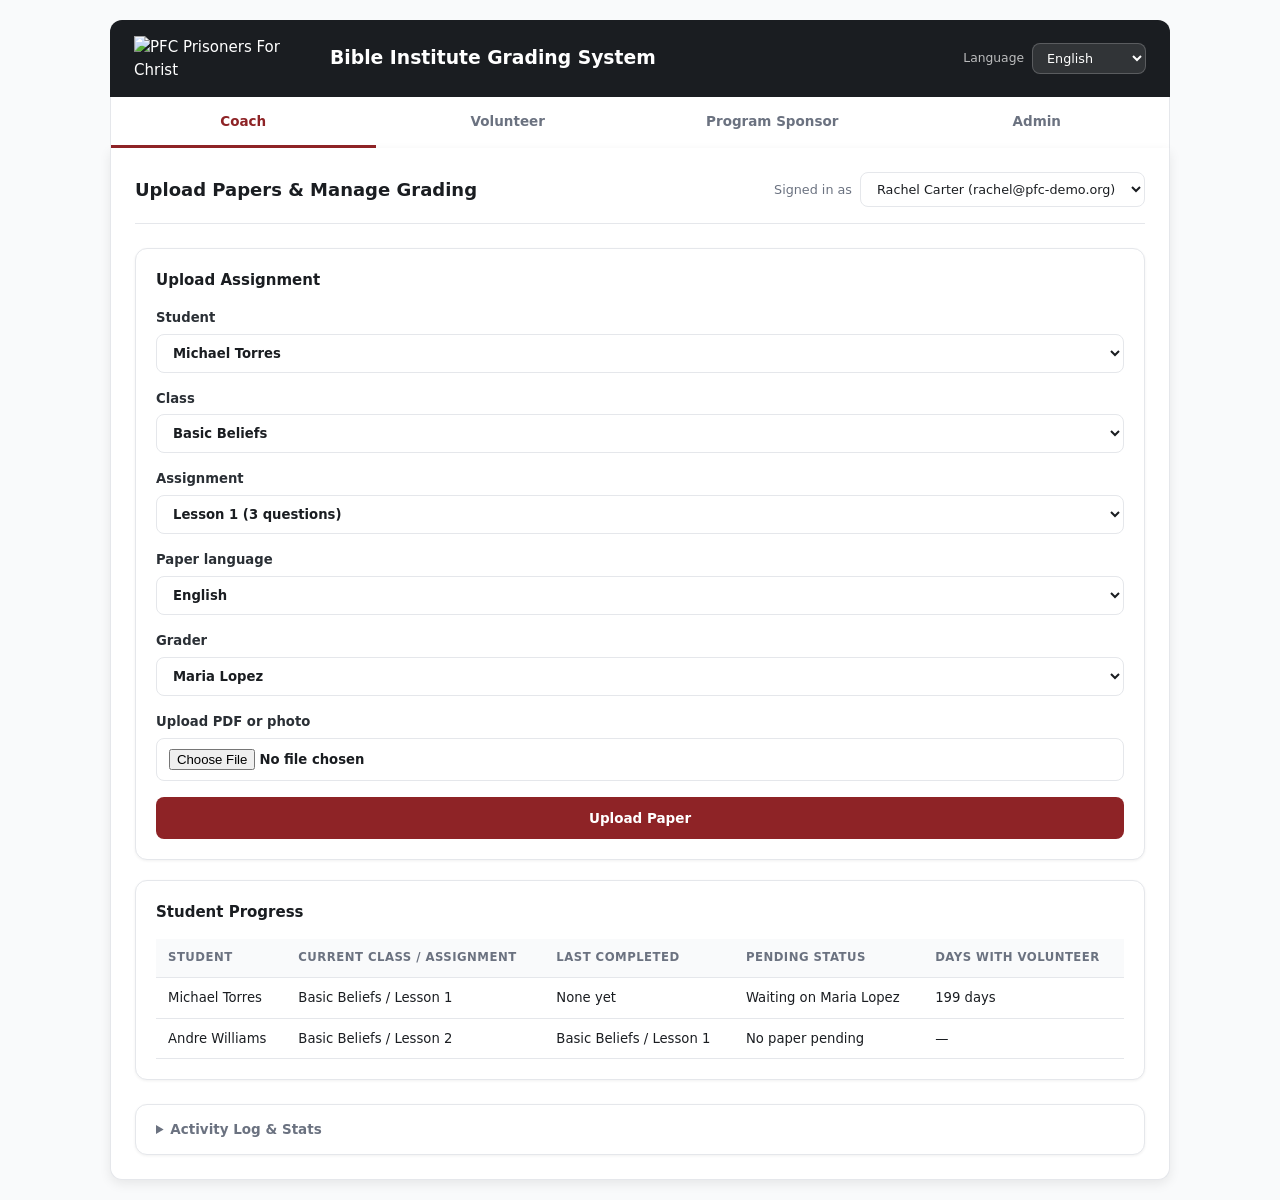
==== app.html @ 0344d6df "feat: separate home page from app into distinct pages - Home page (index.html) now only contains the" ====
<!DOCTYPE html>
<html lang="en">
<head>
  <meta charset="UTF-8">
  <meta name="viewport" content="width=device-width, initial-scale=1.0">
  <title>PFC - Bible Institute Grading System</title>
  <link rel="stylesheet" href="./styles.css">
</head>
<body>
  <!-- App Shell -->
  <div id="app-shell" class="shell">
    <header class="hero">
      <div class="brand-block">
        <img
          class="brand-logo"
          src="https://github.com/user-attachments/assets/0ed14a35-9025-4bc7-b757-60d0b6239a60"
          alt="PFC Prisoners For Christ"
        >
        <h1>Bible Institute Grading System</h1>
      </div>
      <div class="hero-actions">
        <div class="preferences">
          <label for="preferred-language">Language</label>
          <select id="preferred-language"></select>
        </div>
      </div>
    </header>

    <nav class="role-tabs" aria-label="Switch demo role">
      <button type="button" class="tab active" data-role-link="coach">Coach</button>
      <button type="button" class="tab" data-role-link="volunteer">Volunteer</button>
      <button type="button" class="tab" data-role-link="sponsor">Program Sponsor</button>
      <button type="button" class="tab" data-role-link="admin">Admin</button>
    </nav>

    <main class="main-content">
      <!-- Coach Panel -->
      <section class="role-panel active" data-role-panel="coach">
        <div class="panel-header">
          <h2>Upload Papers &amp; Manage Grading</h2>
          <label class="session-select">
            Signed in as
            <select id="active-coach"></select>
          </label>
        </div>

        <div class="content-grid">
          <section class="card">
            <h3>Upload Assignment</h3>
            <form id="upload-form" class="form">
              <label>
                Student
                <select id="upload-student" required></select>
              </label>
              <label>
                Class
                <select id="upload-class" required></select>
              </label>
              <label>
                Assignment
                <select id="upload-assignment" required></select>
              </label>
              <label>
                Paper language
                <select id="upload-language"></select>
              </label>
              <label>
                Grader
                <select id="upload-volunteer" required></select>
              </label>
              <label>
                Upload PDF or photo
                <input id="upload-file" type="file" accept="application/pdf,image/*" capture="environment" required>
              </label>
              <button type="submit" class="primary">Upload Paper</button>
            </form>
          </section>

          <section class="card">
            <h3>Student Progress</h3>
            <div class="table-wrap">
              <table>
                <thead>
                  <tr>
                    <th>Student</th>
                    <th>Current class / assignment</th>
                    <th>Last completed</th>
                    <th>Pending status</th>
                    <th>Days with volunteer</th>
                  </tr>
                </thead>
                <tbody id="coach-report"></tbody>
              </table>
            </div>
          </section>
        </div>
      </section>

      <!-- Volunteer Panel -->
      <section class="role-panel" data-role-panel="volunteer">
        <div class="panel-header">
          <h2>Review &amp; Grade Papers</h2>
          <label class="session-select">
            Signed in as
            <select id="active-volunteer"></select>
          </label>
        </div>

        <div class="content-grid">
          <section class="card">
            <h3>Assigned Papers</h3>
            <div id="volunteer-queue" class="card-list"></div>
          </section>

          <section class="card">
            <div id="review-empty" class="empty-state">
              Select an assignment to review.
            </div>
            <div id="review-panel" class="review-panel hidden">
              <div class="review-header">
                <div>
                  <p class="eyebrow" id="review-meta"></p>
                  <h3 id="review-title"></h3>
                </div>
                <div class="button-row">
                  <button type="button" id="translate-paper" class="secondary">Translate paper</button>
                  <button type="button" id="generate-pdf" class="secondary" disabled>Generate PDF packet</button>
                </div>
              </div>
              <div class="paper-preview">
                <p><strong>Uploaded file:</strong> <span id="review-file"></span></p>
                <p><strong>Original language:</strong> <span id="review-language"></span></p>
              </div>
              <form id="review-form" class="form"></form>
            </div>
          </section>
        </div>
      </section>

      <!-- Sponsor Panel -->
      <section class="role-panel" data-role-panel="sponsor">
        <div class="panel-header">
          <h2>Manage Institutions &amp; Students</h2>
        </div>

        <div class="content-grid">
          <section class="card">
            <h3>Add Institution</h3>
            <form id="institution-form" class="form form-inline">
              <label class="grow">
                Institution name
                <input id="institution-name" type="text" placeholder="Enter institution name">
              </label>
              <button type="submit" class="secondary align-end">Add</button>
            </form>
          </section>

          <section class="card">
            <h3>Create User</h3>
            <form id="user-form" class="form">
              <label>
                Role
                <select id="user-role">
                  <option value="coach">Coach</option>
                  <option value="volunteer">Volunteer</option>
                </select>
              </label>
              <label>
                Full name
                <input id="user-name" type="text" autocomplete="name" required>
              </label>
              <label>
                Email address
                <input id="user-email" type="email" autocomplete="email" required>
              </label>
              <label>
                Password
                <input id="user-password" type="password" autocomplete="new-password" minlength="8" required>
              </label>
              <button type="submit" class="primary">Create User</button>
            </form>
          </section>

          <section class="card">
            <h3>Add Student</h3>
            <form id="student-form" class="form">
              <input id="student-edit-id" type="hidden">
              <div class="form-row">
                <label>
                  First name
                  <input id="student-first-name" type="text" autocomplete="given-name" required>
                </label>
                <label>
                  Last name
                  <input id="student-last-name" type="text" autocomplete="family-name" required>
                </label>
              </div>
              <label>
                Institution
                <select id="student-institution" required></select>
              </label>
              <div class="form-row">
                <label class="grow">
                  Student ID
                  <input id="student-identifier" type="text" required>
                </label>
                <button type="button" id="generate-student-id" class="secondary align-end">Generate ID</button>
              </div>
              <label>
                Assigned coach
                <select id="student-coach" required></select>
              </label>
              <button type="submit" class="primary">Save Student</button>
            </form>
          </section>

          <section class="card">
            <h3>Student Directory</h3>
            <div class="table-wrap">
              <table>
                <thead>
                  <tr>
                    <th>Student</th>
                    <th>ID</th>
                    <th>Institution</th>
                    <th>Coach</th>
                    <th></th>
                  </tr>
                </thead>
                <tbody id="student-table"></tbody>
              </table>
            </div>
          </section>
        </div>
      </section>

      <!-- Admin Panel -->
      <section class="role-panel" data-role-panel="admin">
        <div class="panel-header">
          <h2>Class &amp; Assignment Setup</h2>
        </div>

        <div class="content-grid">
          <section class="card">
            <h3>Add a Class</h3>
            <form id="add-class-form" class="form form-inline">
              <label class="grow">
                Class name
                <input id="new-class-name" type="text" placeholder="Enter class name">
              </label>
              <button type="submit" class="secondary align-end">Add Class</button>
            </form>
          </section>

          <section class="card">
            <h3>Add Assignment</h3>
            <form id="class-form" class="form">
              <label>
                Class
                <select id="class-select" required></select>
              </label>
              <label>
                Assignment name
                <input id="assignment-name" type="text" required>
              </label>
              <label>
                Number of questions
                <input id="assignment-count" type="number" min="1" value="1" required>
              </label>
              <button type="submit" class="primary">Add Assignment</button>
            </form>
          </section>

          <section class="card">
            <h3>Class Catalog</h3>
            <div id="class-catalog" class="card-list"></div>
          </section>
        </div>
      </section>

      <!-- Summary & Activity (collapsed at bottom) -->
      <details class="activity-drawer">
        <summary>Activity Log &amp; Stats</summary>
        <div class="drawer-content">
          <section class="card">
            <h3>Overview</h3>
            <div class="stats" id="summary-stats"></div>
          </section>
          <section class="card">
            <h3>Email Activity</h3>
            <ul class="activity-list" id="email-log"></ul>
          </section>
        </div>
      </details>
    </main>

    <div id="toast" class="toast hidden" role="status" aria-live="polite"></div>
  </div>

  <script src="./app.js"></script>
</body>
</html>
---- styles.css ----
* {
  box-sizing: border-box;
}

:root {
  --burgundy: #8e2326;
  --burgundy-dark: #6d171a;
  --charcoal: #1a1d21;
  --charcoal-soft: #2a2f35;
  --silver: #f3f4f6;
  --silver-strong: #d1d5db;
  --mist: #f9fafb;
  --slate: #6b7280;
  --white: #ffffff;
  --border: #e5e7eb;
  --success: #059669;
  --success-bg: #d1fae5;
  --danger: #dc2626;
  --translated-bg: #fce4ec;
  --radius: 12px;
  --shadow-sm: 0 1px 3px rgba(0,0,0,0.06);
  --shadow: 0 4px 12px rgba(0,0,0,0.08);
  font-family: "Inter", system-ui, -apple-system, sans-serif;
  font-size: 15px;
}

body {
  margin: 0;
  background: var(--mist);
  color: var(--charcoal);
  line-height: 1.5;
}

button,
input,
select,
textarea {
  font: inherit;
}

.shell {
  max-width: 1100px;
  margin: 0 auto;
  padding: 20px;
}

/* Header */
.hero {
  display: flex;
  align-items: center;
  justify-content: space-between;
  gap: 16px;
  padding: 16px 24px;
  margin-bottom: 0;
  background: var(--charcoal);
  border-radius: var(--radius) var(--radius) 0 0;
  color: var(--white);
}

.brand-block {
  display: flex;
  gap: 16px;
  align-items: center;
}

.brand-logo {
  width: 180px;
  height: auto;
  display: block;
}

.hero h1 {
  margin: 0;
  font-size: 1.25rem;
  font-weight: 700;
}

.hero-actions {
  display: flex;
  align-items: center;
  gap: 12px;
}

.preferences {
  display: flex;
  align-items: center;
  gap: 8px;
}

.preferences label {
  font-size: 0.82rem;
  font-weight: 500;
  color: rgba(255,255,255,0.7);
  display: inline;
}

.preferences select {
  padding: 6px 10px;
  border-radius: 8px;
  border: 1px solid rgba(255,255,255,0.2);
  background: rgba(255,255,255,0.1);
  color: var(--white);
  font-size: 0.85rem;
}

/* Tab Navigation */
.role-tabs {
  display: flex;
  background: var(--white);
  border-left: 1px solid var(--border);
  border-right: 1px solid var(--border);
  padding: 0;
  gap: 0;
  overflow-x: auto;
}

.tab {
  flex: 1;
  padding: 14px 20px;
  font-weight: 600;
  font-size: 0.9rem;
  color: var(--slate);
  background: transparent;
  border: none;
  border-bottom: 3px solid transparent;
  cursor: pointer;
  transition: all 0.15s ease;
  white-space: nowrap;
}

.tab:hover {
  color: var(--charcoal);
  background: var(--silver);
}

.tab.active {
  color: var(--burgundy);
  border-bottom-color: var(--burgundy);
  background: var(--white);
}

/* Main Content */
.main-content {
  background: var(--white);
  border: 1px solid var(--border);
  border-top: none;
  border-radius: 0 0 var(--radius) var(--radius);
  padding: 24px;
  box-shadow: var(--shadow);
}

/* Panel Header */
.panel-header {
  display: flex;
  justify-content: space-between;
  align-items: center;
  gap: 16px;
  margin-bottom: 24px;
  padding-bottom: 16px;
  border-bottom: 1px solid var(--border);
}

.panel-header h2 {
  margin: 0;
  font-size: 1.2rem;
  font-weight: 700;
}

.session-select {
  display: flex;
  align-items: center;
  gap: 8px;
  font-size: 0.85rem;
  font-weight: 500;
  color: var(--slate);
  white-space: nowrap;
}

.session-select select {
  padding: 8px 12px;
  border: 1px solid var(--border);
  border-radius: 8px;
  background: var(--white);
}

/* Content Grid */
.content-grid {
  display: grid;
  gap: 20px;
}

/* Cards */
.card {
  background: var(--white);
  border: 1px solid var(--border);
  border-radius: var(--radius);
  padding: 20px;
  box-shadow: var(--shadow-sm);
}

.card h3 {
  margin: 0 0 16px;
  font-size: 1rem;
  font-weight: 700;
  color: var(--charcoal);
}

/* Forms */
.form {
  display: grid;
  gap: 16px;
}

.form-inline {
  grid-template-columns: 1fr auto;
  align-items: end;
}

.form-row {
  display: grid;
  grid-template-columns: 1fr 1fr;
  gap: 12px;
}

label {
  display: grid;
  gap: 6px;
  font-size: 0.88rem;
  font-weight: 600;
  color: var(--charcoal-soft);
}

label select,
label input,
label textarea {
  width: 100%;
  border: 1px solid var(--border);
  border-radius: 8px;
  padding: 10px 12px;
  background: var(--white);
  color: var(--charcoal);
  transition: border-color 0.15s ease, box-shadow 0.15s ease;
}

label select:focus,
label input:focus,
label textarea:focus {
  outline: none;
  border-color: var(--burgundy);
  box-shadow: 0 0 0 3px rgba(142, 35, 38, 0.1);
}

textarea {
  min-height: 100px;
  resize: vertical;
}

/* Buttons */
.primary,
.secondary {
  padding: 10px 18px;
  font-weight: 600;
  font-size: 0.9rem;
  border-radius: 8px;
  border: 1px solid transparent;
  cursor: pointer;
  transition: all 0.15s ease;
}

.primary {
  background: var(--burgundy);
  color: var(--white);
}

.primary:hover {
  background: var(--burgundy-dark);
}

.secondary {
  background: var(--silver);
  color: var(--charcoal);
  border-color: var(--border);
}

.secondary:hover {
  background: var(--silver-strong);
}

.grow {
  min-width: 0;
}

.align-end {
  align-self: end;
}

/* Tables */
.table-wrap {
  overflow-x: auto;
}

table {
  width: 100%;
  border-collapse: collapse;
  font-size: 0.88rem;
}

th,
td {
  padding: 10px 12px;
  border-bottom: 1px solid var(--border);
  text-align: left;
  vertical-align: top;
}

th {
  color: var(--slate);
  font-size: 0.78rem;
  font-weight: 600;
  text-transform: uppercase;
  letter-spacing: 0.04em;
  background: var(--mist);
}

/* Role Panels */
.role-panel {
  display: none;
}

.role-panel.active {
  display: block;
}

/* Button Row */
.button-row {
  display: flex;
  flex-wrap: wrap;
  gap: 8px;
}

/* Card List & Queue */
.card-list,
.stats,
.activity-list {
  display: grid;
  gap: 10px;
}

.queue-card,
.catalog-card,
.stat-card {
  border: 1px solid var(--border);
  border-radius: 8px;
  padding: 12px 14px;
  background: var(--white);
}

.queue-card {
  display: grid;
  gap: 10px;
}

.queue-card header {
  display: flex;
  justify-content: space-between;
  gap: 10px;
}

.stat-card strong {
  display: block;
  font-size: 1.6rem;
  color: var(--burgundy);
}

.activity-list {
  list-style: none;
  padding: 0;
  margin: 0;
}

.activity-item {
  border: 1px solid var(--border);
  border-radius: 8px;
  padding: 10px 12px;
}

.activity-item small {
  color: var(--slate);
}

/* Status Chips */
.status-chip {
  display: inline-flex;
  align-items: center;
  border-radius: 999px;
  padding: 4px 10px;
  font-size: 0.75rem;
  font-weight: 700;
  background: var(--silver);
  color: var(--charcoal);
}

.status-chip.complete {
  background: var(--success-bg);
  color: var(--success);
}

/* Review Panel */
.review-panel {
  display: grid;
  gap: 16px;
}

.review-header {
  display: flex;
  justify-content: space-between;
  gap: 12px;
  align-items: start;
}

.paper-preview,
.question-card,
.empty-state {
  border: 1px solid var(--border);
  border-radius: 8px;
  padding: 14px;
  background: var(--mist);
}

.empty-state {
  color: var(--slate);
  text-align: center;
  padding: 32px 14px;
}

.question-card {
  display: grid;
  gap: 10px;
}

.original-answer,
.translated-answer {
  padding: 10px 12px;
  border-radius: 8px;
  background: var(--silver);
  line-height: 1.5;
}

.translated-answer {
  background: var(--translated-bg);
}

.eyebrow {
  margin: 0 0 6px;
  font-size: 0.78rem;
  font-weight: 700;
  letter-spacing: 0.06em;
  text-transform: uppercase;
  opacity: 0.8;
}

h1,
h2,
h3,
p {
  margin-top: 0;
}

.helper-text,
.muted {
  color: var(--slate);
}

.hidden {
  display: none;
}

/* Activity Drawer */
.activity-drawer {
  margin-top: 24px;
  border: 1px solid var(--border);
  border-radius: var(--radius);
  background: var(--white);
  box-shadow: var(--shadow-sm);
}

.activity-drawer summary {
  padding: 14px 20px;
  font-weight: 600;
  font-size: 0.9rem;
  cursor: pointer;
  color: var(--slate);
}

.activity-drawer summary:hover {
  color: var(--charcoal);
}

.drawer-content {
  display: grid;
  grid-template-columns: 1fr 1fr;
  gap: 16px;
  padding: 0 20px 20px;
}

/* Toast */
.toast {
  position: fixed;
  right: 20px;
  bottom: 20px;
  max-width: 340px;
  padding: 12px 16px;
  border-radius: 8px;
  background: var(--charcoal);
  color: var(--white);
  box-shadow: var(--shadow);
  font-size: 0.88rem;
}

/* PDF Packet (print) */
.pdf-packet {
  font-family: "Inter", system-ui, sans-serif;
  color: var(--charcoal);
  padding: 24px;
}

.pdf-page {
  min-height: 92vh;
  page-break-after: always;
}

.pdf-page:last-child {
  page-break-after: auto;
}

.pdf-page h1,
.pdf-page h2 {
  color: var(--burgundy);
}

.pdf-question {
  margin-bottom: 18px;
  padding-bottom: 18px;
  border-bottom: 1px solid var(--silver-strong);
}

/* Catalog */
.catalog-card {
  display: grid;
  gap: 10px;
}

.catalog-class-name {
  user-select: none;
  cursor: pointer;
}

.catalog-class-name::before {
  content: "▶ ";
  font-size: 0.75em;
  display: inline-block;
}

.catalog-class-name.expanded::before {
  content: "▼ ";
}

.catalog-header {
  display: flex;
  justify-content: space-between;
  align-items: center;
  gap: 12px;
}

.catalog-actions {
  display: flex;
  flex-wrap: wrap;
  gap: 6px;
}

.catalog-actions button {
  padding: 6px 10px;
  font-size: 0.82rem;
}

/* Home / Login Page */
.home-page {
  min-height: 100vh;
  display: flex;
  align-items: center;
  justify-content: center;
  padding: 40px 20px;
  background: linear-gradient(135deg, var(--charcoal) 0%, var(--charcoal-soft) 100%);
}

.home-container {
  max-width: 900px;
  width: 100%;
}

.home-header {
  text-align: center;
  margin-bottom: 32px;
}

.home-logo {
  width: 200px;
  height: auto;
  margin: 0 auto 16px;
  display: block;
}

.home-title {
  color: var(--white);
  font-size: 1.6rem;
  margin: 0 0 12px;
}

.home-description {
  color: rgba(255, 255, 255, 0.75);
  font-size: 1rem;
  max-width: 600px;
  margin: 0 auto;
  line-height: 1.6;
}

.home-login-section {
  display: grid;
  grid-template-columns: 1fr 1fr;
  gap: 24px;
  align-items: start;
}

.home-login-form h2,
.home-personas h2 {
  margin: 0 0 16px;
  font-size: 1.1rem;
  font-weight: 700;
}

.home-login-note {
  margin: 12px 0 0;
  font-size: 0.82rem;
}

.persona-grid {
  display: grid;
  grid-template-columns: 1fr 1fr;
  gap: 12px;
}

.persona-btn {
  display: flex;
  flex-direction: column;
  align-items: center;
  gap: 6px;
  padding: 16px 12px;
  border: 2px solid var(--border);
  border-radius: var(--radius);
  background: var(--mist);
  cursor: pointer;
  transition: all 0.15s ease;
  text-align: center;
  text-decoration: none;
  color: inherit;
}

.persona-btn:hover {
  border-color: var(--burgundy);
  background: var(--white);
  box-shadow: 0 4px 12px rgba(142, 35, 38, 0.12);
  transform: translateY(-2px);
}

.persona-icon {
  font-size: 1.8rem;
}

.persona-role {
  font-weight: 700;
  font-size: 0.9rem;
  color: var(--charcoal);
}

.persona-name {
  font-size: 0.8rem;
  color: var(--burgundy);
  font-weight: 600;
}

.persona-desc {
  font-size: 0.75rem;
  color: var(--slate);
  line-height: 1.4;
}

/* Responsive */
@media (max-width: 768px) {
  .shell {
    padding: 12px;
  }

  .hero {
    flex-direction: column;
    text-align: center;
    border-radius: var(--radius) var(--radius) 0 0;
  }

  .brand-block {
    flex-direction: column;
  }

  .brand-logo {
    width: 140px;
  }

  .role-tabs {
    overflow-x: auto;
  }

  .tab {
    padding: 12px 14px;
    font-size: 0.82rem;
  }

  .main-content {
    padding: 16px;
  }

  .panel-header {
    flex-direction: column;
    align-items: flex-start;
  }

  .content-grid {
    gap: 16px;
  }

  .form-row {
    grid-template-columns: 1fr;
  }

  .form-inline {
    grid-template-columns: 1fr;
  }

  .review-header {
    flex-direction: column;
  }

  .drawer-content {
    grid-template-columns: 1fr;
  }

  .home-login-section {
    grid-template-columns: 1fr;
  }

  .persona-grid {
    grid-template-columns: 1fr;
  }

  .home-page {
    padding: 24px 12px;
  }
}
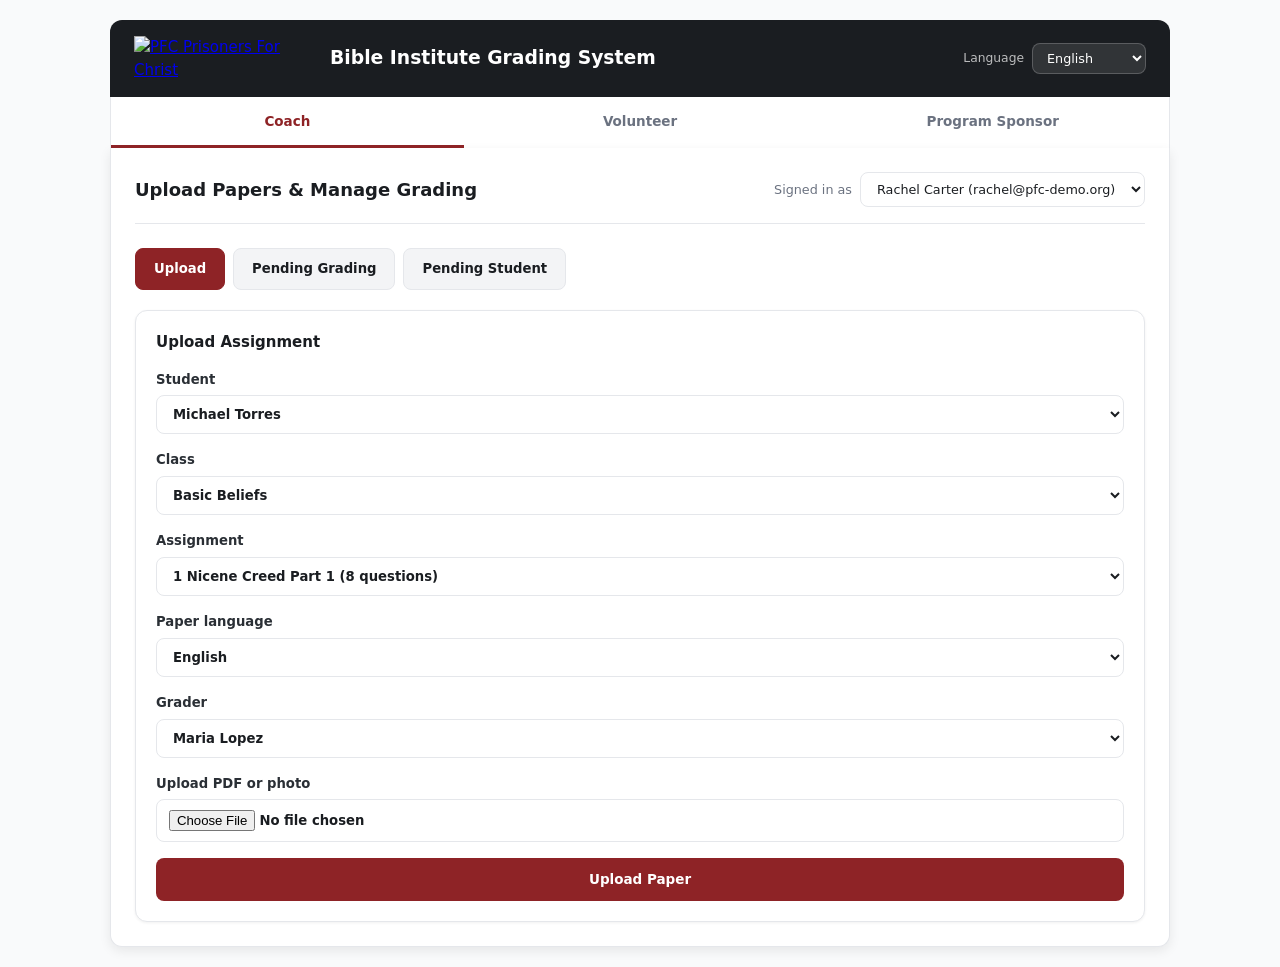
==== commit a9e0bade: "feat: merge admin into sponsor page, restructure coach nav, make logo clickable - Move admin section" ====
--- a/app.html
+++ b/app.html
@@ -4,299 +4,18 @@
   <meta charset="UTF-8">
   <meta name="viewport" content="width=device-width, initial-scale=1.0">
   <title>PFC - Bible Institute Grading System</title>
-  <link rel="stylesheet" href="./styles.css">
+  <script>
+    // Redirect to the appropriate role page for backward compatibility
+    (function() {
+      var params = new URLSearchParams(window.location.search);
+      var role = params.get("role");
+      var pages = { coach: "coach.html", volunteer: "volunteer.html", sponsor: "sponsor.html", admin: "sponsor.html" };
+      var target = pages[role] || "coach.html";
+      window.location.replace("./" + target);
+    })();
+  </script>
 </head>
 <body>
-  <!-- App Shell -->
-  <div id="app-shell" class="shell">
-    <header class="hero">
-      <div class="brand-block">
-        <img
-          class="brand-logo"
-          src="https://github.com/user-attachments/assets/0ed14a35-9025-4bc7-b757-60d0b6239a60"
-          alt="PFC Prisoners For Christ"
-        >
-        <h1>Bible Institute Grading System</h1>
-      </div>
-      <div class="hero-actions">
-        <div class="preferences">
-          <label for="preferred-language">Language</label>
-          <select id="preferred-language"></select>
-        </div>
-      </div>
-    </header>
-
-    <nav class="role-tabs" aria-label="Switch demo role">
-      <button type="button" class="tab active" data-role-link="coach">Coach</button>
-      <button type="button" class="tab" data-role-link="volunteer">Volunteer</button>
-      <button type="button" class="tab" data-role-link="sponsor">Program Sponsor</button>
-      <button type="button" class="tab" data-role-link="admin">Admin</button>
-    </nav>
-
-    <main class="main-content">
-      <!-- Coach Panel -->
-      <section class="role-panel active" data-role-panel="coach">
-        <div class="panel-header">
-          <h2>Upload Papers &amp; Manage Grading</h2>
-          <label class="session-select">
-            Signed in as
-            <select id="active-coach"></select>
-          </label>
-        </div>
-
-        <div class="content-grid">
-          <section class="card">
-            <h3>Upload Assignment</h3>
-            <form id="upload-form" class="form">
-              <label>
-                Student
-                <select id="upload-student" required></select>
-              </label>
-              <label>
-                Class
-                <select id="upload-class" required></select>
-              </label>
-              <label>
-                Assignment
-                <select id="upload-assignment" required></select>
-              </label>
-              <label>
-                Paper language
-                <select id="upload-language"></select>
-              </label>
-              <label>
-                Grader
-                <select id="upload-volunteer" required></select>
-              </label>
-              <label>
-                Upload PDF or photo
-                <input id="upload-file" type="file" accept="application/pdf,image/*" capture="environment" required>
-              </label>
-              <button type="submit" class="primary">Upload Paper</button>
-            </form>
-          </section>
-
-          <section class="card">
-            <h3>Student Progress</h3>
-            <div class="table-wrap">
-              <table>
-                <thead>
-                  <tr>
-                    <th>Student</th>
-                    <th>Current class / assignment</th>
-                    <th>Last completed</th>
-                    <th>Pending status</th>
-                    <th>Days with volunteer</th>
-                  </tr>
-                </thead>
-                <tbody id="coach-report"></tbody>
-              </table>
-            </div>
-          </section>
-        </div>
-      </section>
-
-      <!-- Volunteer Panel -->
-      <section class="role-panel" data-role-panel="volunteer">
-        <div class="panel-header">
-          <h2>Review &amp; Grade Papers</h2>
-          <label class="session-select">
-            Signed in as
-            <select id="active-volunteer"></select>
-          </label>
-        </div>
-
-        <div class="content-grid">
-          <section class="card">
-            <h3>Assigned Papers</h3>
-            <div id="volunteer-queue" class="card-list"></div>
-          </section>
-
-          <section class="card">
-            <div id="review-empty" class="empty-state">
-              Select an assignment to review.
-            </div>
-            <div id="review-panel" class="review-panel hidden">
-              <div class="review-header">
-                <div>
-                  <p class="eyebrow" id="review-meta"></p>
-                  <h3 id="review-title"></h3>
-                </div>
-                <div class="button-row">
-                  <button type="button" id="translate-paper" class="secondary">Translate paper</button>
-                  <button type="button" id="generate-pdf" class="secondary" disabled>Generate PDF packet</button>
-                </div>
-              </div>
-              <div class="paper-preview">
-                <p><strong>Uploaded file:</strong> <span id="review-file"></span></p>
-                <p><strong>Original language:</strong> <span id="review-language"></span></p>
-              </div>
-              <form id="review-form" class="form"></form>
-            </div>
-          </section>
-        </div>
-      </section>
-
-      <!-- Sponsor Panel -->
-      <section class="role-panel" data-role-panel="sponsor">
-        <div class="panel-header">
-          <h2>Manage Institutions &amp; Students</h2>
-        </div>
-
-        <div class="content-grid">
-          <section class="card">
-            <h3>Add Institution</h3>
-            <form id="institution-form" class="form form-inline">
-              <label class="grow">
-                Institution name
-                <input id="institution-name" type="text" placeholder="Enter institution name">
-              </label>
-              <button type="submit" class="secondary align-end">Add</button>
-            </form>
-          </section>
-
-          <section class="card">
-            <h3>Create User</h3>
-            <form id="user-form" class="form">
-              <label>
-                Role
-                <select id="user-role">
-                  <option value="coach">Coach</option>
-                  <option value="volunteer">Volunteer</option>
-                </select>
-              </label>
-              <label>
-                Full name
-                <input id="user-name" type="text" autocomplete="name" required>
-              </label>
-              <label>
-                Email address
-                <input id="user-email" type="email" autocomplete="email" required>
-              </label>
-              <label>
-                Password
-                <input id="user-password" type="password" autocomplete="new-password" minlength="8" required>
-              </label>
-              <button type="submit" class="primary">Create User</button>
-            </form>
-          </section>
-
-          <section class="card">
-            <h3>Add Student</h3>
-            <form id="student-form" class="form">
-              <input id="student-edit-id" type="hidden">
-              <div class="form-row">
-                <label>
-                  First name
-                  <input id="student-first-name" type="text" autocomplete="given-name" required>
-                </label>
-                <label>
-                  Last name
-                  <input id="student-last-name" type="text" autocomplete="family-name" required>
-                </label>
-              </div>
-              <label>
-                Institution
-                <select id="student-institution" required></select>
-              </label>
-              <div class="form-row">
-                <label class="grow">
-                  Student ID
-                  <input id="student-identifier" type="text" required>
-                </label>
-                <button type="button" id="generate-student-id" class="secondary align-end">Generate ID</button>
-              </div>
-              <label>
-                Assigned coach
-                <select id="student-coach" required></select>
-              </label>
-              <button type="submit" class="primary">Save Student</button>
-            </form>
-          </section>
-
-          <section class="card">
-            <h3>Student Directory</h3>
-            <div class="table-wrap">
-              <table>
-                <thead>
-                  <tr>
-                    <th>Student</th>
-                    <th>ID</th>
-                    <th>Institution</th>
-                    <th>Coach</th>
-                    <th></th>
-                  </tr>
-                </thead>
-                <tbody id="student-table"></tbody>
-              </table>
-            </div>
-          </section>
-        </div>
-      </section>
-
-      <!-- Admin Panel -->
-      <section class="role-panel" data-role-panel="admin">
-        <div class="panel-header">
-          <h2>Class &amp; Assignment Setup</h2>
-        </div>
-
-        <div class="content-grid">
-          <section class="card">
-            <h3>Add a Class</h3>
-            <form id="add-class-form" class="form form-inline">
-              <label class="grow">
-                Class name
-                <input id="new-class-name" type="text" placeholder="Enter class name">
-              </label>
-              <button type="submit" class="secondary align-end">Add Class</button>
-            </form>
-          </section>
-
-          <section class="card">
-            <h3>Add Assignment</h3>
-            <form id="class-form" class="form">
-              <label>
-                Class
-                <select id="class-select" required></select>
-              </label>
-              <label>
-                Assignment name
-                <input id="assignment-name" type="text" required>
-              </label>
-              <label>
-                Number of questions
-                <input id="assignment-count" type="number" min="1" value="1" required>
-              </label>
-              <button type="submit" class="primary">Add Assignment</button>
-            </form>
-          </section>
-
-          <section class="card">
-            <h3>Class Catalog</h3>
-            <div id="class-catalog" class="card-list"></div>
-          </section>
-        </div>
-      </section>
-
-      <!-- Summary & Activity (collapsed at bottom) -->
-      <details class="activity-drawer">
-        <summary>Activity Log &amp; Stats</summary>
-        <div class="drawer-content">
-          <section class="card">
-            <h3>Overview</h3>
-            <div class="stats" id="summary-stats"></div>
-          </section>
-          <section class="card">
-            <h3>Email Activity</h3>
-            <ul class="activity-list" id="email-log"></ul>
-          </section>
-        </div>
-      </details>
-    </main>
-
-    <div id="toast" class="toast hidden" role="status" aria-live="polite"></div>
-  </div>
-
-  <script src="./app.js"></script>
+  <p>Redirecting…</p>
 </body>
 </html>
